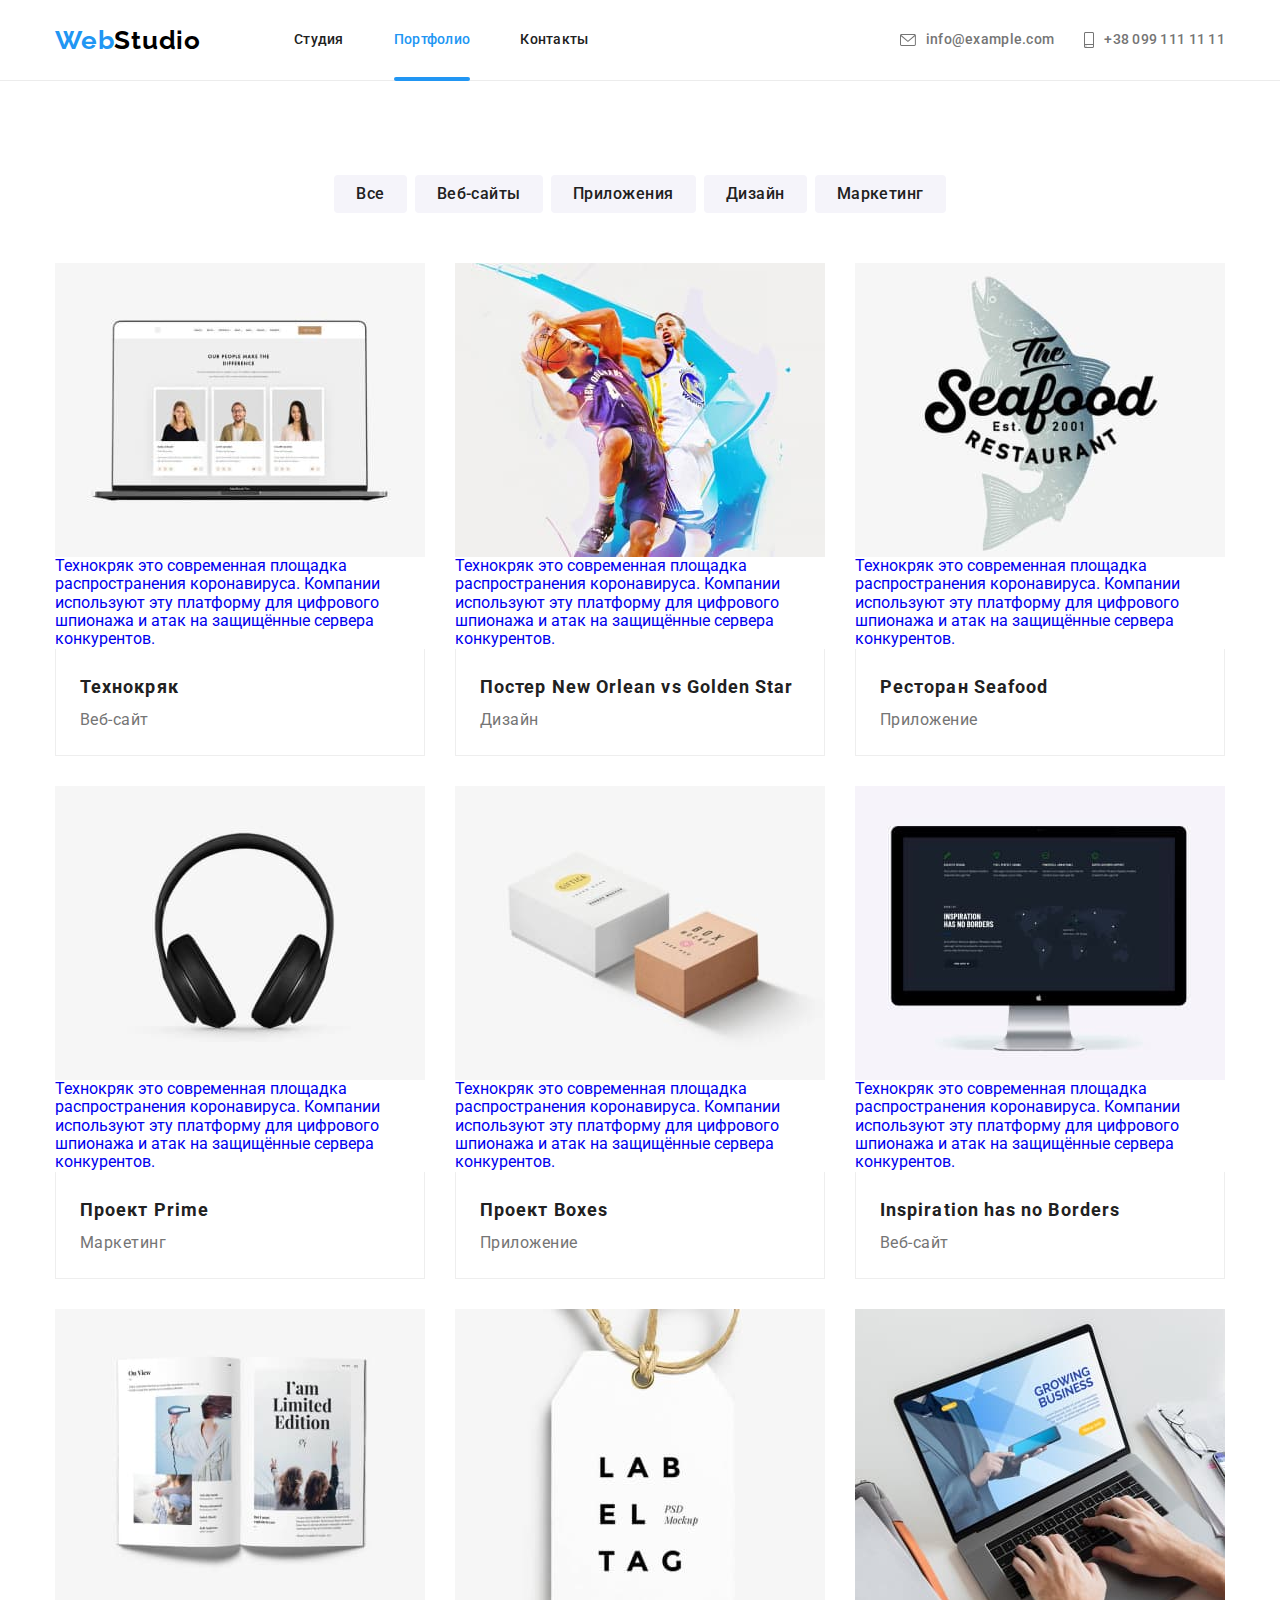
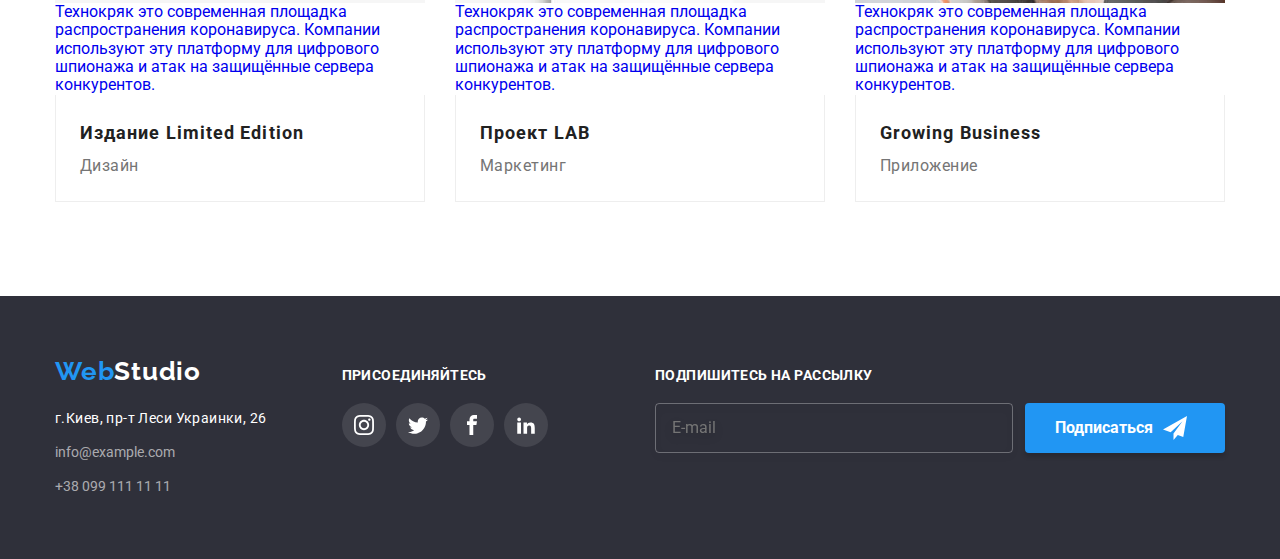
==== portfolio.html @ f88ea6ea "Add files via upload" ====
<!DOCTYPE html>
<html lang="ru">
<head>
    <meta charset="UTF-8">
    <meta http-equiv="X-UA-Compatible" content="IE=edge">
    <meta name="viewport" content="width=device-width, initial-scale=1.0">
    <title>Portfolio</title>
    <link rel = “preconnect” href = “https://fonts.gstatic.com”>
    <link rel="preconnect" href="https://fonts.googleapis.com">
    <link rel="preconnect" href="https://fonts.gstatic.com" crossorigin>
    <link href="https://fonts.googleapis.com/css2?family=Raleway:wght@700&family=Roboto:wght@400;500;700;900&display=swap"
        rel="stylesheet">
        <link rel="stylesheet" href="https://cdnjs.cloudflare.com/ajax/libs/modern-normalize/1.0.0/modern-normalize.min.css" />
    <link rel="stylesheet" href="./css/style.css">
    <link rel="stylesheet" href="./css/main.css">
</head>
<body>
    <header class="header">
        <div class="container header__line">
        <a href="./index.html" class="logo header__logo"><span class="header__logo-first">Web</span>Studio</a>
        <nav class="navigation">
            <ul class="header-list list">
                <li class="header-list__item"><a href="./index.html" class="header-list__link">Студия</a></li>
                <li class="header-list__item"><a href="" class="header-list__link current">Портфолио</a></li>
                <li class="header-list__item"><a href="#contacts" class="header-list__link">Контакты</a></li>
            </ul>
        </nav>
        <ul class="header-contacts list">
            <li class="header-contacts__item">
                <a href="mailto:info@example.com" class="header-contacts__mail header-contacts__link">
                    <svg class="header-contacts__icon" width="16" height="12">
                        <use href="./img/icons.svg#icon-envelope"></use>
                    </svg>info@example.com</a>
            </li>
            <li class="header-contacts__item">
                <a href="tel:+380991111111" class="header-contacts__tel header-contacts__link"><svg class="header-contacts__icon" width="10" height="16">
                        <use href="./img/icons.svg#icon-smartphone"></use>
                    </svg>+38 099 111 11 11</a>
            </li>
        </ul>
        </div>
    </header>
    <main>
        <section class="sort section">
            <div class="container">
                <h1 class="visually-hidden">hide</h1>
                <ul class="container__button-list list">
                    <li class="container__item-btn"><button class="button btn-current sort-btn">Все</button></li>
                    <li class="container__item-btn"><button class="button sort-btn">Веб-сайты</button></li>
                    <li class="container__item-btn"><button class="button sort-btn">Приложения</button></li>
                    <li class="container__item-btn"><button class="button sort-btn">Дизайн</button></li>
                    <li class="container__item-btn"><button class="button sort-btn">Маркетинг</button></li>
                </ul>
                <ul class="img-list list">
                    <li class="item-list">
                        <a class="item-list-link" href="#">
                            <div class="overley-sort">
                                <img src="./img/portfolio-tehnokriak.jpg" alt="экран ноутбука с web">
                                <p class="overlay-sort-text">Технокряк это современная площадка распространения коронавируса. Компании используют эту платформу для цифрового
                                шпионажа и атак на защищённые сервера конкурентов.</p>
                            </div>
                            <div class="border-bottom-text">
                                <h2 class="ourwork-img-title">Технокряк</h2>
                                <p class="ourwork-img-description">Веб-сайт</p>
                            </div>
                        </a>
                    </li>
                    <li class="item-list">
                        <a class="item-list-link" href="#">
                            <div class="overley-sort">
                                <img src="./img/portfolio-poster.jpg" alt="баскетбольная команда">
                                <p class="overlay-sort-text">Технокряк это современная площадка распространения коронавируса. Компании используют эту
                                    платформу для цифрового
                                    шпионажа и атак на защищённые сервера конкурентов.</p>
                            </div>
                            <div class="border-bottom-text">
                                <h2 class="ourwork-img-title">Постер <span lang="en">New Orlean vs Golden Star</span></h2>
                                <p class="ourwork-img-description">Дизайн</p>
                            </div>
                        </a>
                    </li>
                    <li class="item-list">
                        <a class="item-list-link" href="#">
                            <div class="overley-sort">
                                <img src="./img/portfolio-restoraunt.jpg" alt="плакат с рыбой">
                                <p class="overlay-sort-text">Технокряк это современная площадка распространения коронавируса. Компании используют эту
                                    платформу для цифрового
                                    шпионажа и атак на защищённые сервера конкурентов.</p>
                            </div>
                                <div class="border-bottom-text">
                                    <h2 class="ourwork-img-title">Ресторан <span lang="en">Seafood</span></h2>
                                    <p class="ourwork-img-description">Приложение</p>
                                </div>
                            </a>
                    </li>
                    <li class="item-list">
                        <a class="item-list-link" href="#">
                            <div class="overley-sort">
                            <img src="./img/portfolio-prime.jpg" alt="наушники">
                            <p class="overlay-sort-text">Технокряк это современная площадка распространения коронавируса. Компании используют эту
                                платформу для цифрового
                                шпионажа и атак на защищённые сервера конкурентов.</p>
                        </div>
                            <div class="border-bottom-text">
                                <h2 class="ourwork-img-title">Проект <span lang="en">Prime</span></h2>
                                <p class="ourwork-img-description">Маркетинг</p>
                            </div>
                        </a>
                    </li>
                    <li class="item-list">
                        <a class="item-list-link" href="#">
                            <div class="overley-sort">
                                <img src="./img/portfolio-boxes.jpg" alt="картонные коробки">
                                    <p class="overlay-sort-text">Технокряк это современная площадка распространения коронавируса. Компании используют эту
                                        платформу для цифрового
                                        шпионажа и атак на защищённые сервера конкурентов.</p>
                            </div>
                            <div class="border-bottom-text">
                                <h2 class="ourwork-img-title">Проект <span lang="en">Boxes</span></h2>
                                <p class="ourwork-img-description">Приложение</p>
                            </div>
                        </a>
                    </li>
                    <li class="item-list">
                        <a class="item-list-link" href="#">
                            <div class="overley-sort">
                                <img src="./img/portfolio-no-borders.jpg" alt="чорный монитор">
                                    <p class="overlay-sort-text">Технокряк это современная площадка распространения коронавируса. Компании используют эту
                                        платформу для цифрового
                                        шпионажа и атак на защищённые сервера конкурентов.</p>
                            </div>
                            <div class="border-bottom-text">
                                <h2 class="ourwork-img-title" lang="en">Inspiration has no Borders</h2>
                                <p class="ourwork-img-description">Веб-сайт</p>
                            </div>
                        </a>
                    </li>
                    <li class="item-list">
                        <a class="item-list-link" href="#">
                            <div class="overley-sort">
                                <img src="./img/portfolio-le.jpg" alt="развернутая книга">
                                    <p class="overlay-sort-text">Технокряк это современная площадка распространения коронавируса. Компании используют эту
                                        платформу для цифрового
                                        шпионажа и атак на защищённые сервера конкурентов.</p>
                            </div>
                            <div class="border-bottom-text">
                                <h2 class="ourwork-img-title">Издание <span lang="en">Limited Edition</span></h2>
                                <p class="ourwork-img-description">Дизайн</p>
                            </div>
                        </a>
                    </li>
                    <li class="item-list">
                        <a class="item-list-link" href="#">
                            <div class="overley-sort">
                                <img src="./img/portfolio-lab.jpg" alt="бирка с надписью lab">
                                    <p class="overlay-sort-text">Технокряк это современная площадка распространения коронавируса. Компании используют эту
                                        платформу для цифрового
                                        шпионажа и атак на защищённые сервера конкурентов.</p>
                            </div>
                            <div class="border-bottom-text">
                                <h2 class="ourwork-img-title">Проект <span lang="en">LAB</span></h2>
                                <p class="ourwork-img-description">Маркетинг</p>
                            </div>
                        </a>
                    </li>
                    <li class="item-list">
                        <a class="item-list-link" href="#">
                            <div class="overley-sort">
                                <img src="./img/portfolio-growing-bsns.jpg" alt="руки на клавиатуре ноутбука">
                                    <p class="overlay-sort-text">Технокряк это современная площадка распространения коронавируса. Компании используют эту
                                        платформу для цифрового
                                        шпионажа и атак на защищённые сервера конкурентов.</p>
                            </div>
                            <div class="border-bottom-text">
                                <h2 class="ourwork-img-title" lang="en">Growing Business</h2>
                                <p class="ourwork-img-description">Приложение</p>
                            </div>
                        </a>
                    </li>
            </ul>
            </div>
        </section>
    </main>
    <footer class="footer">
        <div class="container footer-list">
            <div class="footer-link">
                <ul class="footer-link__list list">
                    <li class="logo">
                        <a href="#" class="footer-link__logo"><span class="header__logo-first">Web</span>Studio</a>
                    </li>
                    <li>
                        <address id="contacts" class="footer-link__contacts">
                            <ul class="footer-link__contacts-list list">
                                <li class="footer-link__contacts-list"><a href="#" class="footer-link__address">г.Киев, пр-т Леси Украинки,
                                        26</a></li>
                                <li class="footer-link__contacts-list"><a href="mailto:info@example.com"
                                        class="footer-link__mail footer-link__contacts-link">info@example.com</a>
                                </li>
                                <li class="footer-link__contacts-list"><a href="tel:+380991111111"
                                        class="footer-link__tel footer-link__contacts-link">+38 099 111 11
                                        11</a></li>
                            </ul>
                        </address>
                    </li>
                </ul>
            </div>
            <div class="social-list list">
                <p class="footer-social-name">присоединяйтесь</p>
                <ul class="social-icon-list">
                    <li class="member-social-icon">
                        <a href="#" class="footer-social-link">
                            <svg class="social-icon" width="20" height="20">
                                <use href="./img/icons.svg#icon-instagram"></use>
                            </svg>
                        </a>
                    </li>
                    <li class="member-social-icon">
                        <a href="#" class="footer-social-link">
                            <svg class="social-icon" width="20" height="20">
                                <use href="./img/icons.svg#icon-twitter"></use>
                            </svg>
                        </a>
                    </li>
                    <li class="member-social-icon">
                        <a href="#" class="footer-social-link">
                            <svg class="social-icon" width="20" height="20">
                                <use href="./img/icons.svg#icon-facebook"></use>
                            </svg>
                        </a>
                    </li>
                    <li class="member-social-icon">
                        <a href="#" class="footer-social-link">
                            <svg class="social-icon" width="20" height="20">
                                <use href="./img/icons.svg#icon-linkedin2"></use>
                            </svg>
                        </a>
                    </li>
                </ul>
            </div>
            <div class="subscription-news">
                <p class="footer-social-name">подпишитесь на рассылку</p>
                <form class="subscription-form">
                    <label class="footer-input-mail" for="user-mail"></label>
                    <div class="footer-mail">
                        <input class="footer-input" name="user-mail" type="email" id="user-mail" placeholder="E-mail">
                    </div>
                    <div class="footer-submit-button">
                        <button class="submit-button form-button" type="submit">Подписаться
                            <svg class="submit-icon" width="24" height="24">
                                <use href="./img/icons.svg#icon-send"></use>
                            </svg>
                        </button>
                    </div>
                </form>
            </div>
        </div>
    </footer>
</body>
</html>
---- css/main.css ----
@charset "UTF-8";
p,
h1,
h2,
h3,
h4,
h5,
h6 {
  margin: 0;
}

ul {
  margin: 0;
  padding: 0;
}

img {
  display: block;
}

body {
  background-color: white;
  font-family: "Roboto", sans-serif;
  color: #212121;
}

/*-- Палитра --*/
/*-- header btn color #212121 --*/
/*-- accent #2196F3 --*/
/*-- feature title color #212121 --*/
/*-- feature text color #757575 --*/
/*-- name member color #212121 --*/
/*-- career member color #757575 --*/
.list {
  list-style: none;
}

.logo, .header__logo-first {
  font-family: "Raleway", sans-serif;
  font-weight: 700;
  font-size: 26px;
  line-height: 1.19;
  letter-spacing: 0.03em;
}

.modal-window__close-button, .modal-window__check-box, .modal-window__check-box span, .member-social-link, .features-item-icon, .overlay-work-text, .clients-item-link {
  display: flex;
  align-items: center;
  justify-content: center;
}

.footer-social-link, .header-list__link::after {
  transition-duration: 250ms;
  transition-property: background-color;
  transition-timing-function: cubic-bezier(0.4, 0, 0.2, 1);
}

.header-list__link, .footer-link__address, .footer-link__contacts-link {
  transition-duration: 250ms;
  transition-property: color;
  transition-timing-function: cubic-bezier(0.4, 0, 0.2, 1);
}

.visually-hidden {
  position: absolute;
  clip: rect(0 0 0 0);
  width: 1px;
  height: 1px;
  margin: -1px;
}

:root {
  --hero-btntxt-color: #ffffff;
  --hero-btnbkg-color: #2196f3;
  --button-color: #212121;
  --accent-color: #2196f3;
  --title-color: #212121;
  --text-color: #757575;
  --img-title-color: #212121;
  --team-background: #f5f4fa;
  --team-item-background: #ffffff;
  --border-item-color: #201212;
}

.container {
  width: 1200px;
  padding-left: 15px;
  padding-right: 15px;
  margin: 0 auto;
}

.section {
  padding-bottom: 94px;
  padding-top: 94px;
}

.modal-backdrop {
  position: fixed;
  z-index: 1;
  top: 0;
  left: 0;
  width: 100%;
  height: 100%;
  background-color: rgba(0, 0, 0, 0.2);
  transition: opacity 500ms;
}

.modal-backdrop.is-hidden {
  opacity: 0;
  pointer-events: none;
}

.modal-window {
  position: absolute;
  z-index: 2;
  top: 50%;
  left: 50%;
  transform: translate(-50%, -50%);
  width: 528px;
  height: 581px;
  background: #ffffff;
  padding: 40px;
  box-shadow: 0px 1px 3px rgba(0, 0, 0, 0.12), 0px 1px 1px rgba(0, 0, 0, 0.14), 0px 2px 1px rgba(0, 0, 0, 0.2);
  border-radius: 4px;
}

.modal-window__name {
  font-weight: 700;
  font-size: 20px;
  line-height: 23px;
  text-align: center;
  letter-spacing: 0.03em;
  color: var(--title-color);
  margin-bottom: 12px;
}

.modal-window__close-button {
  position: absolute;
  top: 8px;
  right: 8px;
  width: 30px;
  height: 30px;
  border-radius: 50%;
  background: #ffffff;
  border: 1px solid rgba(0, 0, 0, 0.1);
}

.modal-window__close-button:hover, .modal-window__close-button:focus {
  color: var(--accent-color);
  outline: none;
}

.modal-window__close {
  fill: currentColor;
}

.modal-window__input-icon {
  position: relative;
}

.modal-window__input-title {
  font-size: 12px;
  line-height: calc(14 / 12);
  letter-spacing: 0.01em;
  color: var(--text-color);
  display: block;
  margin-bottom: 4px;
}

.modal-window__input {
  width: 100%;
  height: 40px;
  outline: none;
  padding: 11px 12px;
  border: 1px solid rgba(33, 33, 33, 0.2);
  border-radius: 4px;
  padding-left: 42px;
}

.modal-window__input:focus {
  border-color: var(--accent-color);
}

.modal-window__input:focus + .modal-window__line-icon {
  fill: var(--accent-color);
}

.modal-window__user-text {
  margin-bottom: 20px;
}

.modal-window__checkbox {
  margin-bottom: 30px;
}

.modal-window__input-line {
  margin-bottom: 10px;
}

.modal-window__line-icon {
  position: absolute;
  left: 12px;
  top: 50%;
  transform: translateY(-50%);
  fill: var(--img-title-color);
  color: var(--accent-color);
}

.modal-window__line-icon:focus {
  fill: currentColor;
}

.modal-window__check-box {
  width: 100%;
  height: 24px;
  font-size: 14px;
  line-height: 1.71;
  letter-spacing: 0.03em;
  color: var(--text-color);
}

.modal-window__check-box span {
  width: 16px;
  height: 15px;
  border: 2px solid var(--border-item-color);
  border-radius: 3px;
  margin-right: 5px;
}

.modal-window__check-box:focus,
.modal-window__check-box:focus span {
  color: var(--accent-color);
  border-color: var(--accent-color);
}

.modal-window__check-box-second {
  font-size: 14px;
  line-height: 1.71;
  letter-spacing: 0.03em;
  color: var(--accent-color);
  margin-left: 5px;
}

.modal-window__checkbox-icon {
  fill: transparent;
}

.modal-window__check-form:checked + .modal-window__check-box > span {
  background-color: var(--accent-color);
  border: none;
}

.modal-window__check-form:checked + .modal-window__check-box .modal-window__checkbox-icon {
  fill: var(--hero-btntxt-color);
}

.modal-window__check-form:focus + .modal-window__check-box > span,
.modal-window__check-form:hover + .modal-window__check-box > span {
  border: 3px solid var(--accent-color);
  border-radius: 4px;
}

.modal-window__comment {
  width: 100%;
  height: 120px;
  font-size: 14px;
  line-height: 1.14;
  letter-spacing: 0.01em;
  color: rgba(117, 117, 117, 0.5);
  border: 1px solid rgba(33, 33, 33, 0.2);
  padding: 12px 16px;
  border-radius: 4px;
  resize: none;
  outline: none;
}

.modal-window__comment:focus {
  border-color: var(--accent-color);
}

.form-button {
  display: block;
  width: 200px;
  height: 50px;
  border-radius: 4px;
  border-color: transparent;
  color: var(--hero-btntxt-color);
  background-color: var(--hero-btnbkg-color);
  box-shadow: 0px 4px 4px rgba(0, 0, 0, 0.15);
  margin: auto;
}

.social-icon {
  fill: currentColor;
}

.social-icon-list {
  list-style: none;
  display: flex;
  justify-content: center;
}

.member-social-link {
  width: 44px;
  height: 44px;
  border-radius: 50%;
  color: #afb1b8;
  transition-duration: 250ms;
  transition-property: background-color, color;
  transition-timing-function: cubic-bezier(0.4, 0, 0.2, 1);
}

.member-social-link:hover, .member-social-link:focus {
  color: #ffffff;
  background-color: var(--accent-color);
}

.social-list {
  margin-left: 75px;
}

.footer-social-name {
  font-weight: 700;
  font-size: 14px;
  line-height: calc(16 / 14);
  letter-spacing: 0.03em;
  text-transform: uppercase;
  color: #ffffff;
  margin-bottom: 20px;
}

.footer-social-link {
  width: 44px;
  height: 44px;
  border-radius: 50%;
  background-color: rgba(255, 255, 255, 0.1);
  display: flex;
  align-items: center;
  justify-content: center;
  color: #ffffff;
}

.footer-social-link:hover, .footer-social-link:focus {
  background-color: var(--accent-color);
}

.footer-social-link:hover .social-icon,
.footer-social-link:focus .social-icon {
  fill: #ffffff;
}

.member-social-icon + .member-social-icon {
  margin-left: 10px;
}

.subscription-news {
  margin-left: auto;
}

.subscription-form {
  display: flex;
  align-items: baseline;
}

.submit-button {
  font-weight: 700;
  padding-left: 28px;
  display: flex;
  align-items: center;
}

.footer-submit-button {
  position: relative;
  margin-left: 12px;
}

.footer-input {
  width: 358px;
  height: 50px;
  outline: none;
  border: 1px solid rgba(255, 255, 255, 0.3);
  filter: drop-shadow(0px 4px 4px rgba(0, 0, 0, 0.15));
  border-radius: 4px;
  background-color: transparent;
  color: var(--hero-btntxt-color);
  padding: 15px 16px;
}

.submit-icon {
  margin-left: 10px;
  fill: var(--hero-btntxt-color);
}

.logo {
  color: #000000;
  text-decoration: none;
}

.header__logo-first {
  color: #2196f3;
}

.button {
  padding: 6px 22px;
  font-family: inherit;
  font-weight: 500;
  font-size: 16px;
  line-height: 1.62;
  letter-spacing: 0.03em;
  color: #212121;
  text-decoration: none;
  background-color: #f5f4fa;
  border-radius: 4px;
  border: none;
  transition-duration: 250ms;
  transition-property: background-color, color, box-shadow;
  transition-timing-function: cubic-bezier(0.4, 0, 0.2, 1);
}

.button:hover, .button:focus,
.button-list .button.btn-current {
  background-color: var(--accent-color);
  color: #ffffff;
  box-shadow: 0 5px 0 #f5f4fa;
}

.sort-btn {
  cursor: pointer;
}

.header {
  border-top: 1px #ffffff;
  border-bottom: 1px solid #ececec;
}

.header__logo {
  padding: 24px 0;
}

.header__line {
  display: flex;
  align-items: center;
}

.header-list__link {
  position: relative;
  display: block;
  padding-top: 32px;
  padding-bottom: 32px;
  font-size: 14px;
  font-weight: 500;
  line-height: 1.14;
  letter-spacing: 0.02em;
  color: var(--button-color);
  text-decoration: none;
}

.header-list__link::after {
  content: "";
  display: block;
  position: absolute;
  width: 100%;
  height: 4px;
  border-radius: 2px;
  bottom: -1px;
  left: 0;
}

.header-list__link:hover::after, .header-list__link:focus::after {
  background-color: var(--accent-color);
}

.current::after {
  position: absolute;
  content: "";
  width: 100%;
  height: 4px;
  border-radius: 2px;
  bottom: -1px;
  left: 0;
  background-color: var(--accent-color);
}

.header-list__link:hover, .header-list__link:focus,
.header-contacts__link:hover,
.header-contacts__link:focus {
  color: var(--accent-color);
}

.header-contacts__item:hover .header__icon {
  fill: var(--accent-color);
}

.header-list {
  display: flex;
}

.header-list .header-list__item + .header-list__item {
  margin-left: 50px;
}

.header-list .header-list__link.current {
  color: var(--accent-color);
}

.navigation {
  margin-left: 93px;
}

.header-contacts__icon {
  margin-right: 10px;
  fill: currentColor;
}

.header-contacts {
  display: flex;
  margin-left: auto;
  align-items: center;
}

.header-contacts .header-contacts__item + .header-contacts__item {
  margin-left: 30px;
}

.header-contacts__link {
  display: flex;
  align-items: center;
  font-weight: 500;
  font-size: 14px;
  line-height: 1.14;
  letter-spacing: 0.02em;
  color: var(--text-color);
  text-decoration: none;
  color: #757575;
}

.header-contacts__mail,
.header-contacts__tel {
  padding-top: 32px;
  padding-bottom: 32px;
}

.hero {
  background-color: #2f303a;
  padding-top: 200px;
  padding-bottom: 200px;
  background-image: linear-gradient(rgba(47, 48, 58, 0.4), rgba(47, 48, 58, 0.4)), url(../img/hero-image.jpg);
  background-repeat: no-repeat;
  background-position: center;
  background-size: cover;
  max-width: 1600px;
  margin: 0 auto;
}

.hero__name {
  font-weight: 900;
  font-size: 44px;
  line-height: 1.36;
  text-align: center;
  letter-spacing: 0.06em;
  text-transform: uppercase;
  color: #ffffff;
}

.hero__btn {
  display: block;
  width: 200px;
  height: 50px;
  font-family: inherit;
  font-weight: 700;
  font-size: 16px;
  line-height: 1.87;
  align-items: center;
  text-align: center;
  letter-spacing: 0.06em;
  color: var(--hero-btntxt-color);
  background: var(--hero-btnbkg-color);
  margin: 30px auto auto;
  border-radius: 4px;
  border: none;
}

.features {
  margin-top: 0;
  padding-top: 94px;
}

.features-list {
  display: flex;
  flex-wrap: wrap;
}

.features-icon {
  width: 70px;
  height: 70px;
}

.features-item-icon {
  width: 270px;
  height: 120px;
  background-color: #f5f4fa;
  margin-bottom: 30px;
}

.features-item + .features-item {
  margin-left: 30px;
}

.features-list .features-item {
  width: 270px;
}

.features-list-name {
  font-weight: 700;
  font-size: 14px;
  line-height: 1.14;
  letter-spacing: 0.03em;
  text-transform: uppercase;
  color: var(--img-title-color);
  margin-bottom: 10px;
}

.features-list-text {
  font-size: 14px;
  line-height: 1.71;
  letter-spacing: 0.03em;
  color: var(--text-color);
}

.work-pics {
  margin-top: 0;
  padding-bottom: 94px;
}

.work-pics-title {
  margin-bottom: 50px;
}

.work-pics-list {
  display: flex;
  width: 370px;
}

.work-pics-item + .work-pics-item {
  margin-left: 30px;
}

.overlay-work-pics {
  position: relative;
}

.overlay-work-text {
  font-weight: 700;
  font-size: 14px;
  line-height: 16px;
  letter-spacing: 0.03em;
  text-transform: uppercase;
  color: #ffffff;
  position: absolute;
  width: 100%;
  height: 70px;
  bottom: 0;
  background: rgba(47, 48, 58, 0.8);
}

.team {
  margin-top: 0;
  background-color: var(--team-background);
  border-color: tomato;
}

.team-title {
  margin-bottom: 50px;
}

.team-list {
  display: flex;
  margin-left: -30px;
}

.section-title {
  font-weight: 700;
  font-size: 36px;
  line-height: 1.16;
  text-align: center;
  letter-spacing: 0.03em;
  color: var(--title-color);
}

.team-item {
  width: calc(100% / 4 - 30px);
  margin-left: 30px;
  background-color: var(--team-item-background);
}

.team-item-undertitle {
  padding: 30px 32px;
  box-shadow: 0px 1px 3px rgba(0, 0, 0, 0.12), 0px 1px 1px rgba(0, 0, 0, 0.14), 0px 2px 1px rgba(0, 0, 0, 0.2);
  border-radius: 0px 0px 4px 4px;
}

.team-item-member {
  font-weight: 500;
  font-size: 16px;
  line-height: calc(19 / 16);
  text-align: center;
  letter-spacing: 0.03em;
  color: var(--img-title-color);
  margin-bottom: 10px;
}

.team-member-title {
  font-weight: normal;
  font-size: 16px;
  line-height: calc(19 / 16);
  text-align: center;
  letter-spacing: 0.03em;
  color: var(--text-color);
  margin-bottom: 16px;
}

.clients-list {
  display: flex;
}

.clients-list-name {
  font-weight: 700;
  font-size: 36px;
  line-height: 42px;
  text-align: center;
  letter-spacing: 0.03em;
  color: var(--img-title-color);
  margin-bottom: 50px;
}

.clients-item + .clients-item {
  margin-left: 30px;
}

.clients-item-icon {
  fill: currentColor;
}

.clients-item-link {
  color: #afb1b8;
  width: 170px;
  height: 92px;
  border: 1px solid #afb1b8;
  border-radius: 4px;
  cursor: pointer;
  transition-duration: 250ms;
  transition-property: color, border-color;
  transition-timing-function: cubic-bezier(0.4, 0, 0.2, 1);
}

.clients-item-link:hover, .clients-item-link:focus {
  border-color: var(--accent-color);
  color: var(--accent-color);
}

.footer {
  padding-top: 60px;
  padding-bottom: 60px;
  background-color: #2f303a;
}

.footer-list {
  display: flex;
  align-items: baseline;
}

.footer-link {
  font-size: 14px;
  line-height: 1.71;
  color: rgba(255, 255, 255, 0.6);
}

.footer-link__logo {
  font-family: Raleway;
  font-weight: 700;
  font-size: 26px;
  line-height: calc(31 / 26);
  letter-spacing: 0.03em;
  color: #ffffff;
  text-decoration: none;
  display: block;
  margin-bottom: 20px;
}

.footer-link__address {
  font-size: 14px;
  line-height: 1.71;
  letter-spacing: 0.03em;
  color: #ffffff;
  text-decoration: none;
}

.footer-link__contacts {
  font-style: normal;
}

.footer-link__contacts-list {
  text-decoration: none;
}

.footer-link__contacts-list:not(:last-child) {
  margin-bottom: 10px;
}

.footer-link__contacts-link {
  font-size: 14px;
  line-height: 1.71;
  color: rgba(255, 255, 255, 0.6);
  text-decoration: none;
}

.footer-link__contacts-link:hover, .footer-link__contacts-link:focus,
.footer-link__address:hover,
.footer-link__address:focus {
  color: var(--accent-color);
}

.container__button-list {
  display: flex;
  justify-content: center;
  margin-bottom: 50px;
}

.container__button-list .container__item-btn + .container__item-btn {
  margin-left: 8px;
}

.ourwork-img-title {
  font-weight: 700;
  font-size: 18px;
  line-height: 2;
  letter-spacing: 0.06em;
  color: var(--img-title-color);
}

.ourwork-img-description {
  font-size: 16px;
  line-height: calc(30 / 16);
  letter-spacing: 0.03em;
  color: var(--text-color);
}

.img-list {
  display: flex;
  flex-wrap: wrap;
  margin-left: -30px;
  margin-top: -30px;
}

.item-list {
  width: calc(100% / 3 - 30px);
  margin-left: 30px;
  margin-top: 30px;
  transition-duration: 250ms;
  transition-property: box-shadow;
  transition-timing-function: cubic-bezier(0.4, 0, 0.2, 1);
}

.item-list-link {
  text-decoration: none;
}

.item-list:hover, .item-list:focus-within {
  box-shadow: 5px 10px 10px rgba(0, 0, 0, 0.12);
}

.item-list:hover .overlay-sort-text,
.item-list:focus-within .overlay-sort-text {
  transform: translateY(0);
}

.border-bottom-text {
  border-bottom: 1px solid #eeeeee;
  border-right: 1px solid #eeeeee;
  border-left: 1px solid #eeeeee;
  padding: 20px 24px;
}

.overley-sort {
  position: relative;
  overflow: hidden;
}

.overley-sort-text {
  position: absolute;
  padding: 63px 24px;
  width: 100%;
  height: 100%;
  left: 0px;
  top: 0px;
  font-size: 18px;
  line-height: 1.56;
  letter-spacing: 0.03em;
  color: #ffffff;
  background: rgba(33, 150, 243, 0.9);
  transform: translateY(101%);
  transition: transform 250ms cubic-bezier(0.4, 0, 0.2, 1);
}
/*# sourceMappingURL=main.css.map */
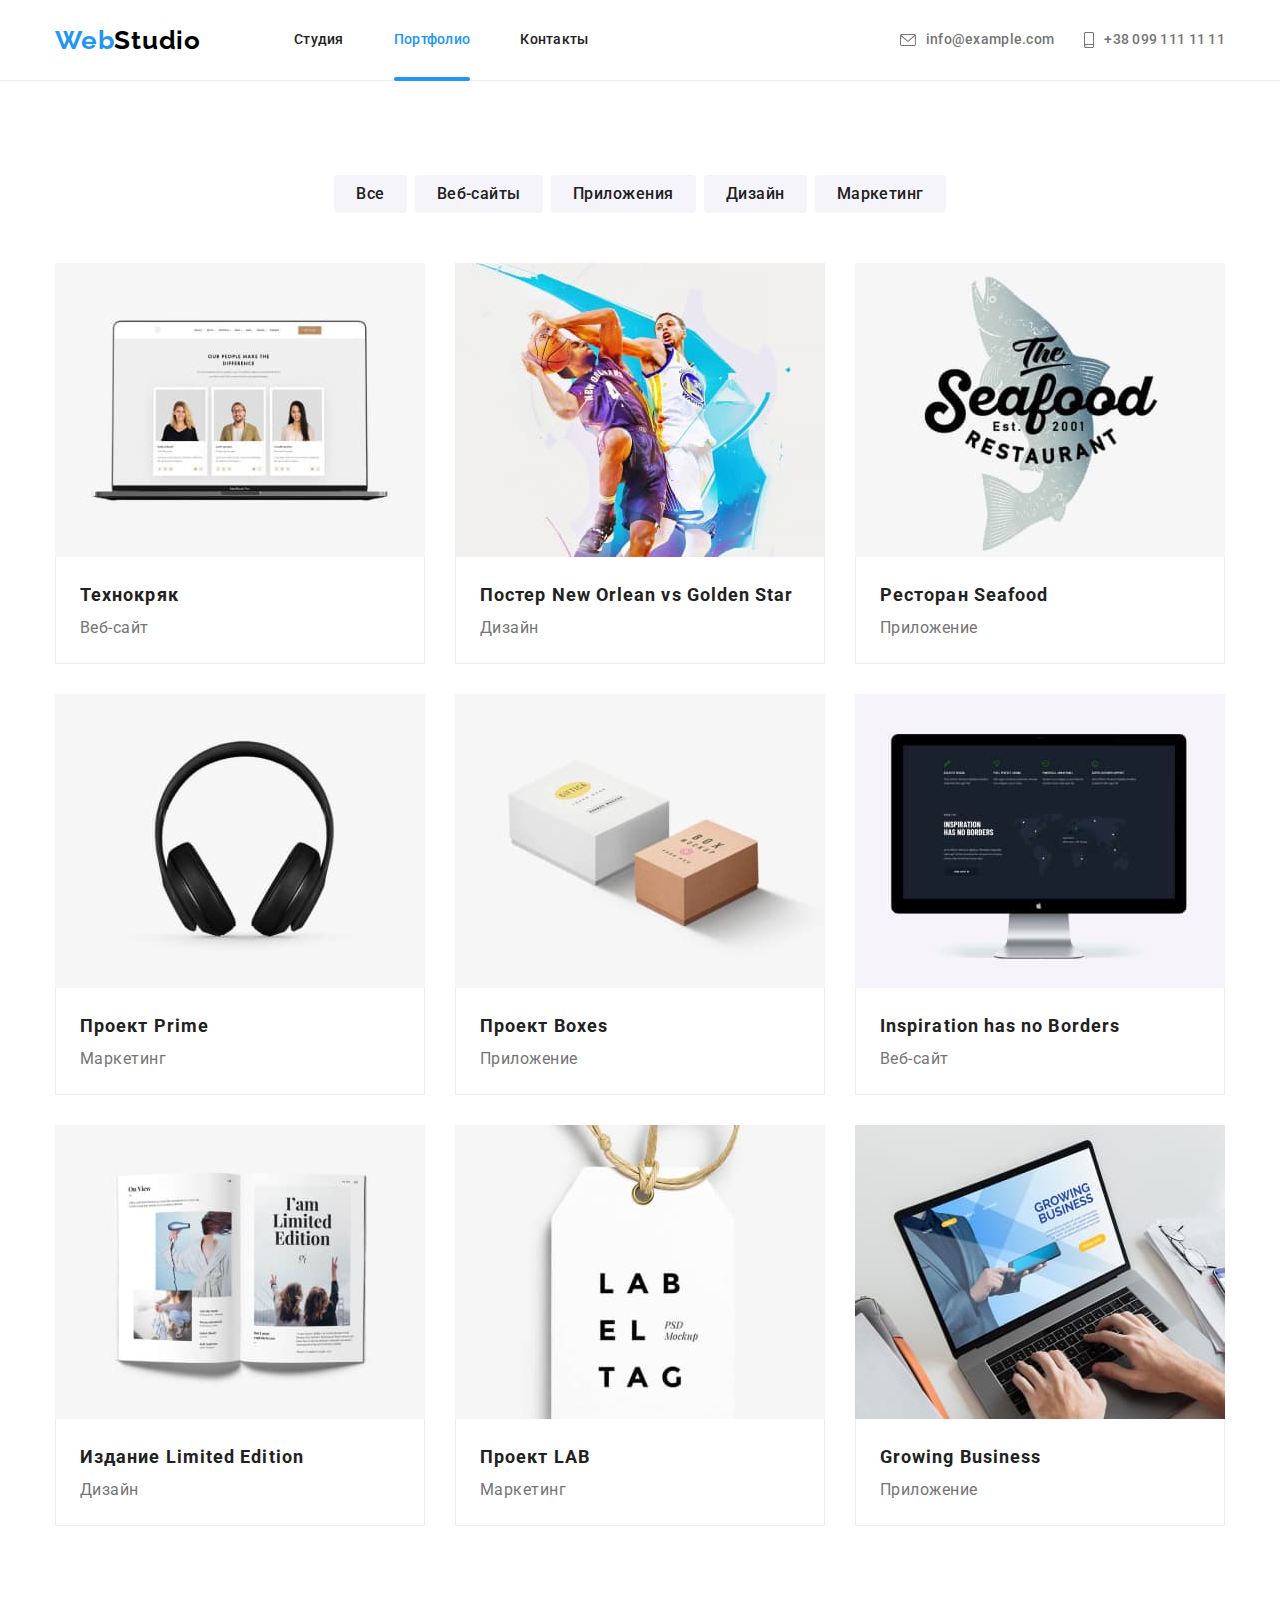
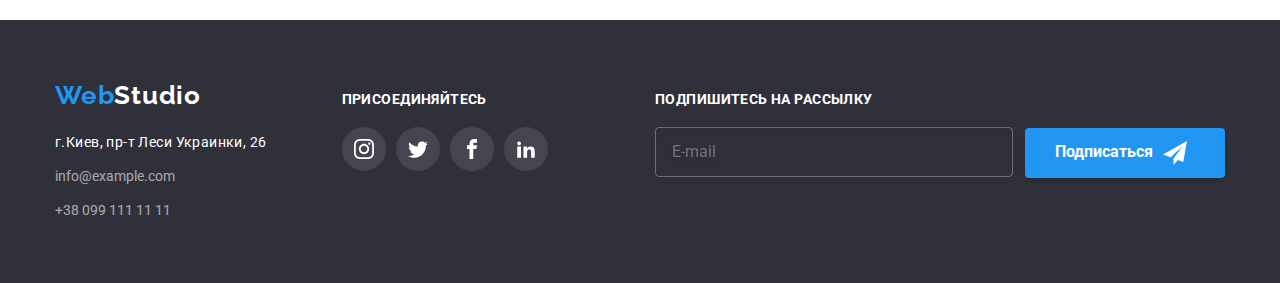
==== commit 1407f980: "Add files via upload" ====
--- a/portfolio.html
+++ b/portfolio.html
@@ -51,129 +51,129 @@
                     <li class="container__item-btn"><button class="button sort-btn">Дизайн</button></li>
                     <li class="container__item-btn"><button class="button sort-btn">Маркетинг</button></li>
                 </ul>
-                <ul class="img-list list">
-                    <li class="item-list">
-                        <a class="item-list-link" href="#">
-                            <div class="overley-sort">
+                <ul class="container__img-list list">
+                    <li class="container__item-list">
+                        <a class="container__item-list_link" href="#">
+                            <div class="container__overlay-sort">
                                 <img src="./img/portfolio-tehnokriak.jpg" alt="экран ноутбука с web">
-                                <p class="overlay-sort-text">Технокряк это современная площадка распространения коронавируса. Компании используют эту платформу для цифрового
+                                <p class="container__overlay-sort_text">Технокряк это современная площадка распространения коронавируса. Компании используют эту платформу для цифрового
                                 шпионажа и атак на защищённые сервера конкурентов.</p>
                             </div>
-                            <div class="border-bottom-text">
-                                <h2 class="ourwork-img-title">Технокряк</h2>
-                                <p class="ourwork-img-description">Веб-сайт</p>
-                            </div>
-                        </a>
-                    </li>
-                    <li class="item-list">
-                        <a class="item-list-link" href="#">
-                            <div class="overley-sort">
+                            <div class="container__border-bottom_text">
+                                <h2 class="container__ourwork-img_title">Технокряк</h2>
+                                <p class="container__ourwork-img_description">Веб-сайт</p>
+                            </div>
+                        </a>
+                    </li>
+                    <li class="container__item-list">
+                        <a class="container__item-list_link" href="#">
+                            <div class="container__overlay-sort">
                                 <img src="./img/portfolio-poster.jpg" alt="баскетбольная команда">
-                                <p class="overlay-sort-text">Технокряк это современная площадка распространения коронавируса. Компании используют эту
+                                <p class="container__overlay-sort_text">Технокряк это современная площадка распространения коронавируса. Компании используют эту
                                     платформу для цифрового
                                     шпионажа и атак на защищённые сервера конкурентов.</p>
                             </div>
-                            <div class="border-bottom-text">
-                                <h2 class="ourwork-img-title">Постер <span lang="en">New Orlean vs Golden Star</span></h2>
-                                <p class="ourwork-img-description">Дизайн</p>
-                            </div>
-                        </a>
-                    </li>
-                    <li class="item-list">
-                        <a class="item-list-link" href="#">
-                            <div class="overley-sort">
+                            <div class="container__border-bottom_text">
+                                <h2 class="container__ourwork-img_title">Постер <span lang="en">New Orlean vs Golden Star</span></h2>
+                                <p class="container__ourwork-img_description">Дизайн</p>
+                            </div>
+                        </a>
+                    </li>
+                    <li class="container__item-list">
+                        <a class="container__item-list_link" href="#">
+                            <div class="container__overlay-sort">
                                 <img src="./img/portfolio-restoraunt.jpg" alt="плакат с рыбой">
-                                <p class="overlay-sort-text">Технокряк это современная площадка распространения коронавируса. Компании используют эту
+                                <p class="container__overlay-sort_text">Технокряк это современная площадка распространения коронавируса. Компании используют эту
                                     платформу для цифрового
                                     шпионажа и атак на защищённые сервера конкурентов.</p>
                             </div>
-                                <div class="border-bottom-text">
-                                    <h2 class="ourwork-img-title">Ресторан <span lang="en">Seafood</span></h2>
-                                    <p class="ourwork-img-description">Приложение</p>
+                                <div class="container__border-bottom_text">
+                                    <h2 class="container__ourwork-img_title">Ресторан <span lang="en">Seafood</span></h2>
+                                    <p class="container__ourwork-img_description">Приложение</p>
                                 </div>
                             </a>
                     </li>
-                    <li class="item-list">
-                        <a class="item-list-link" href="#">
-                            <div class="overley-sort">
+                    <li class="container__item-list">
+                        <a class="container__item-list_link" href="#">
+                            <div class="container__overlay-sort">
                             <img src="./img/portfolio-prime.jpg" alt="наушники">
-                            <p class="overlay-sort-text">Технокряк это современная площадка распространения коронавируса. Компании используют эту
+                            <p class="container__overlay-sort_text">Технокряк это современная площадка распространения коронавируса. Компании используют эту
                                 платформу для цифрового
                                 шпионажа и атак на защищённые сервера конкурентов.</p>
                         </div>
-                            <div class="border-bottom-text">
-                                <h2 class="ourwork-img-title">Проект <span lang="en">Prime</span></h2>
-                                <p class="ourwork-img-description">Маркетинг</p>
-                            </div>
-                        </a>
-                    </li>
-                    <li class="item-list">
-                        <a class="item-list-link" href="#">
-                            <div class="overley-sort">
+                            <div class="container__border-bottom_text">
+                                <h2 class="container__ourwork-img_title">Проект <span lang="en">Prime</span></h2>
+                                <p class="container__ourwork-img_description">Маркетинг</p>
+                            </div>
+                        </a>
+                    </li>
+                    <li class="container__item-list">
+                        <a class="container__item-list_link" href="#">
+                            <div class="container__overlay-sort">
                                 <img src="./img/portfolio-boxes.jpg" alt="картонные коробки">
-                                    <p class="overlay-sort-text">Технокряк это современная площадка распространения коронавируса. Компании используют эту
-                                        платформу для цифрового
-                                        шпионажа и атак на защищённые сервера конкурентов.</p>
-                            </div>
-                            <div class="border-bottom-text">
-                                <h2 class="ourwork-img-title">Проект <span lang="en">Boxes</span></h2>
-                                <p class="ourwork-img-description">Приложение</p>
-                            </div>
-                        </a>
-                    </li>
-                    <li class="item-list">
-                        <a class="item-list-link" href="#">
-                            <div class="overley-sort">
+                                    <p class="container__overlay-sort_text">Технокряк это современная площадка распространения коронавируса. Компании используют эту
+                                        платформу для цифрового
+                                        шпионажа и атак на защищённые сервера конкурентов.</p>
+                            </div>
+                            <div class="container__border-bottom_text">
+                                <h2 class="container__ourwork-img_title">Проект <span lang="en">Boxes</span></h2>
+                                <p class="container__ourwork-img_description">Приложение</p>
+                            </div>
+                        </a>
+                    </li>
+                    <li class="container__item-list">
+                        <a class="container__item-list_link" href="#">
+                            <div class="container__overlay-sort">
                                 <img src="./img/portfolio-no-borders.jpg" alt="чорный монитор">
-                                    <p class="overlay-sort-text">Технокряк это современная площадка распространения коронавируса. Компании используют эту
-                                        платформу для цифрового
-                                        шпионажа и атак на защищённые сервера конкурентов.</p>
-                            </div>
-                            <div class="border-bottom-text">
-                                <h2 class="ourwork-img-title" lang="en">Inspiration has no Borders</h2>
-                                <p class="ourwork-img-description">Веб-сайт</p>
-                            </div>
-                        </a>
-                    </li>
-                    <li class="item-list">
-                        <a class="item-list-link" href="#">
-                            <div class="overley-sort">
+                                    <p class="container__overlay-sort_text">Технокряк это современная площадка распространения коронавируса. Компании используют эту
+                                        платформу для цифрового
+                                        шпионажа и атак на защищённые сервера конкурентов.</p>
+                            </div>
+                            <div class="container__border-bottom_text">
+                                <h2 class="container__ourwork-img_title" lang="en">Inspiration has no Borders</h2>
+                                <p class="container__ourwork-img_description">Веб-сайт</p>
+                            </div>
+                        </a>
+                    </li>
+                    <li class="container__item-list">
+                        <a class="container__item-list_link" href="#">
+                            <div class="container__overlay-sort">
                                 <img src="./img/portfolio-le.jpg" alt="развернутая книга">
-                                    <p class="overlay-sort-text">Технокряк это современная площадка распространения коронавируса. Компании используют эту
-                                        платформу для цифрового
-                                        шпионажа и атак на защищённые сервера конкурентов.</p>
-                            </div>
-                            <div class="border-bottom-text">
-                                <h2 class="ourwork-img-title">Издание <span lang="en">Limited Edition</span></h2>
-                                <p class="ourwork-img-description">Дизайн</p>
-                            </div>
-                        </a>
-                    </li>
-                    <li class="item-list">
-                        <a class="item-list-link" href="#">
-                            <div class="overley-sort">
+                                    <p class="container__overlay-sort_text">Технокряк это современная площадка распространения коронавируса. Компании используют эту
+                                        платформу для цифрового
+                                        шпионажа и атак на защищённые сервера конкурентов.</p>
+                            </div>
+                            <div class="container__border-bottom_text">
+                                <h2 class="container__ourwork-img_title">Издание <span lang="en">Limited Edition</span></h2>
+                                <p class="container__ourwork-img_description">Дизайн</p>
+                            </div>
+                        </a>
+                    </li>
+                    <li class="container__item-list">
+                        <a class="container__item-list_link" href="#">
+                            <div class="container__overlay-sort">
                                 <img src="./img/portfolio-lab.jpg" alt="бирка с надписью lab">
-                                    <p class="overlay-sort-text">Технокряк это современная площадка распространения коронавируса. Компании используют эту
-                                        платформу для цифрового
-                                        шпионажа и атак на защищённые сервера конкурентов.</p>
-                            </div>
-                            <div class="border-bottom-text">
-                                <h2 class="ourwork-img-title">Проект <span lang="en">LAB</span></h2>
-                                <p class="ourwork-img-description">Маркетинг</p>
-                            </div>
-                        </a>
-                    </li>
-                    <li class="item-list">
-                        <a class="item-list-link" href="#">
-                            <div class="overley-sort">
+                                    <p class="container__overlay-sort_text">Технокряк это современная площадка распространения коронавируса. Компании используют эту
+                                        платформу для цифрового
+                                        шпионажа и атак на защищённые сервера конкурентов.</p>
+                            </div>
+                            <div class="container__border-bottom_text">
+                                <h2 class="container__ourwork-img_title">Проект <span lang="en">LAB</span></h2>
+                                <p class="container__ourwork-img_description">Маркетинг</p>
+                            </div>
+                        </a>
+                    </li>
+                    <li class="container__item-list">
+                        <a class="container__item-list_link" href="#">
+                            <div class="container__overlay-sort">
                                 <img src="./img/portfolio-growing-bsns.jpg" alt="руки на клавиатуре ноутбука">
-                                    <p class="overlay-sort-text">Технокряк это современная площадка распространения коронавируса. Компании используют эту
-                                        платформу для цифрового
-                                        шпионажа и атак на защищённые сервера конкурентов.</p>
-                            </div>
-                            <div class="border-bottom-text">
-                                <h2 class="ourwork-img-title" lang="en">Growing Business</h2>
-                                <p class="ourwork-img-description">Приложение</p>
+                                    <p class="container__overlay-sort_text">Технокряк это современная площадка распространения коронавируса. Компании используют эту
+                                        платформу для цифрового
+                                        шпионажа и атак на защищённые сервера конкурентов.</p>
+                            </div>
+                            <div class="container__border-bottom_text">
+                                <h2 class="container__ourwork-img_title" lang="en">Growing Business</h2>
+                                <p class="container__ourwork-img_description">Приложение</p>
                             </div>
                         </a>
                     </li>
--- a/css/main.css
+++ b/css/main.css
@@ -830,7 +830,7 @@
   margin-left: 8px;
 }
 
-.ourwork-img-title {
+.container__ourwork-img_title {
   font-weight: 700;
   font-size: 18px;
   line-height: 2;
@@ -838,21 +838,21 @@
   color: var(--img-title-color);
 }
 
-.ourwork-img-description {
+.container__ourwork-img_description {
   font-size: 16px;
   line-height: calc(30 / 16);
   letter-spacing: 0.03em;
   color: var(--text-color);
 }
 
-.img-list {
+.container__img-list {
   display: flex;
   flex-wrap: wrap;
   margin-left: -30px;
   margin-top: -30px;
 }
 
-.item-list {
+.container__item-list {
   width: calc(100% / 3 - 30px);
   margin-left: 30px;
   margin-top: 30px;
@@ -861,32 +861,32 @@
   transition-timing-function: cubic-bezier(0.4, 0, 0.2, 1);
 }
 
-.item-list-link {
+.container__item-list_link {
   text-decoration: none;
 }
 
-.item-list:hover, .item-list:focus-within {
+.container__item-list:hover, .container__item-list:focus-within {
   box-shadow: 5px 10px 10px rgba(0, 0, 0, 0.12);
 }
 
-.item-list:hover .overlay-sort-text,
-.item-list:focus-within .overlay-sort-text {
+.container__item-list:hover .container__overlay-sort_text,
+.container__item-list:focus-within .container__overlay-sort_text {
   transform: translateY(0);
 }
 
-.border-bottom-text {
+.container__border-bottom_text {
   border-bottom: 1px solid #eeeeee;
   border-right: 1px solid #eeeeee;
   border-left: 1px solid #eeeeee;
   padding: 20px 24px;
 }
 
-.overley-sort {
+.container__overlay-sort {
   position: relative;
   overflow: hidden;
 }
 
-.overley-sort-text {
+.container__overlay-sort_text {
   position: absolute;
   padding: 63px 24px;
   width: 100%;
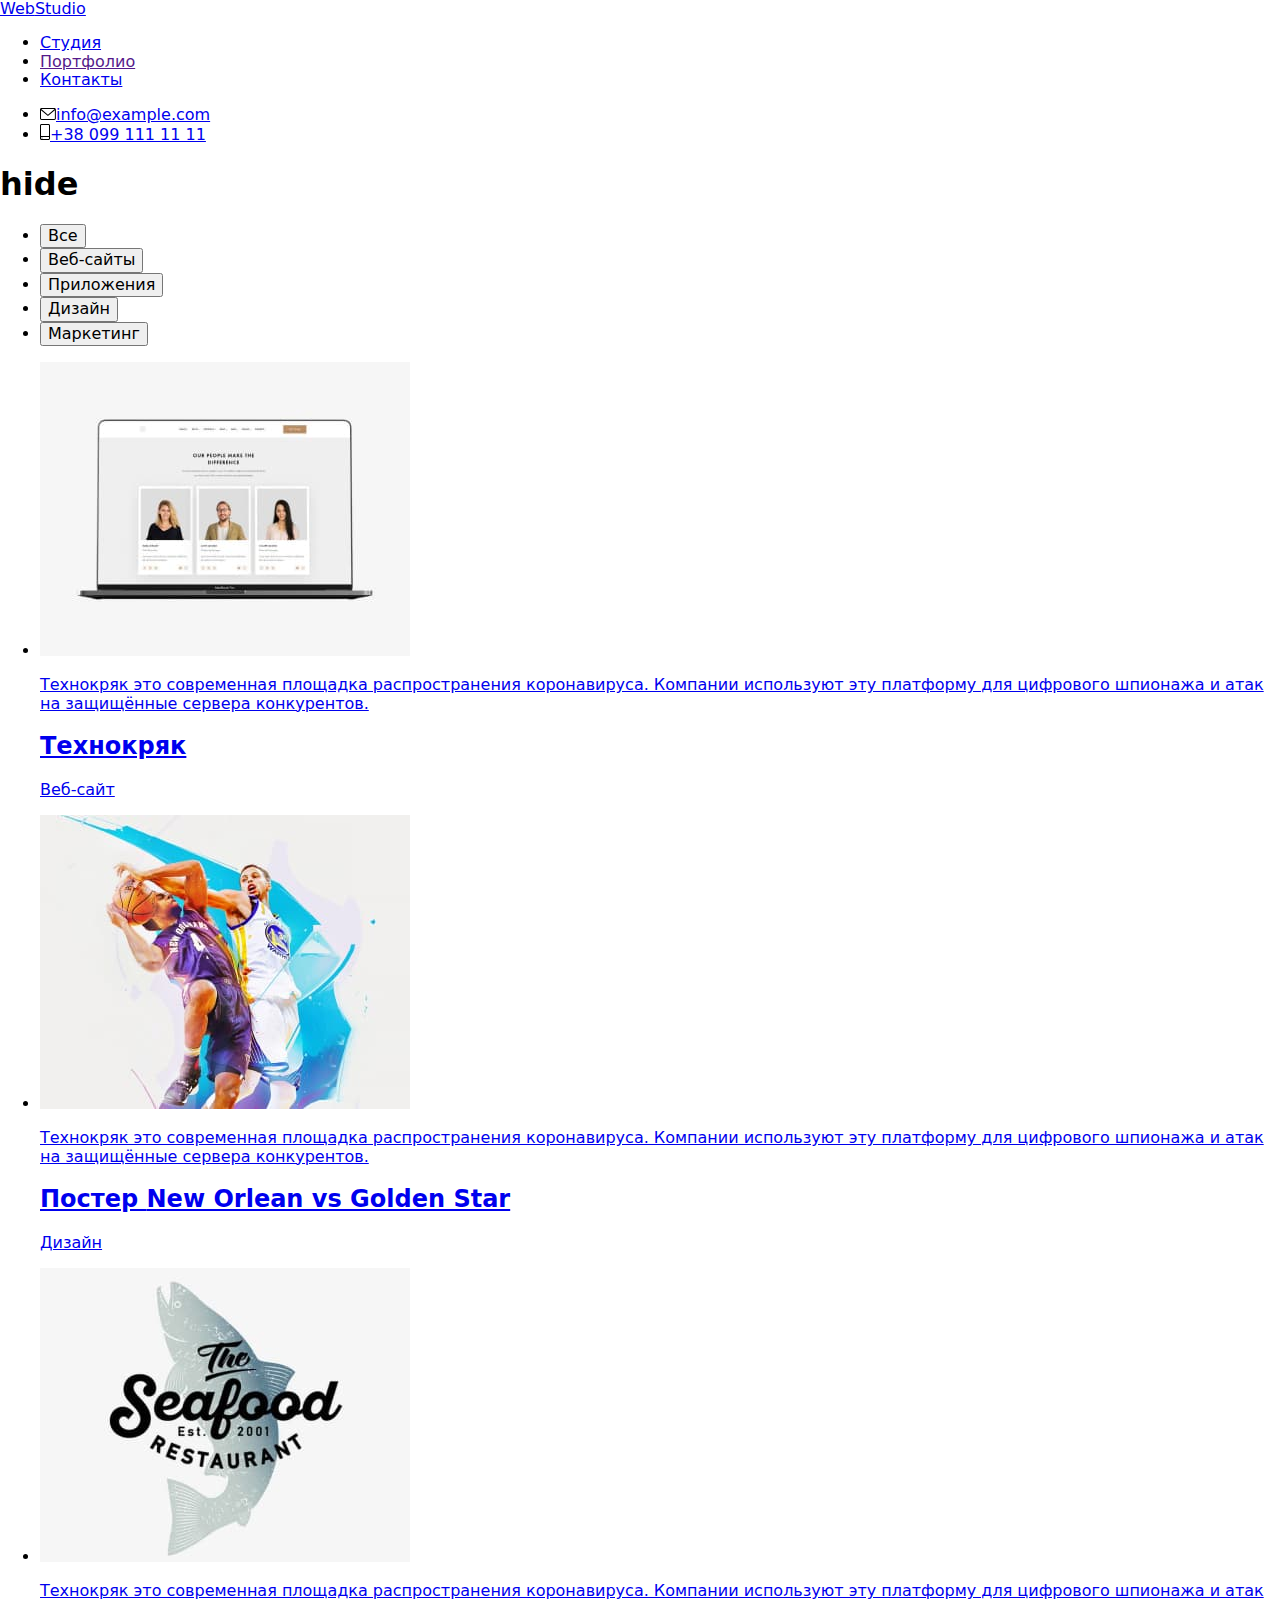
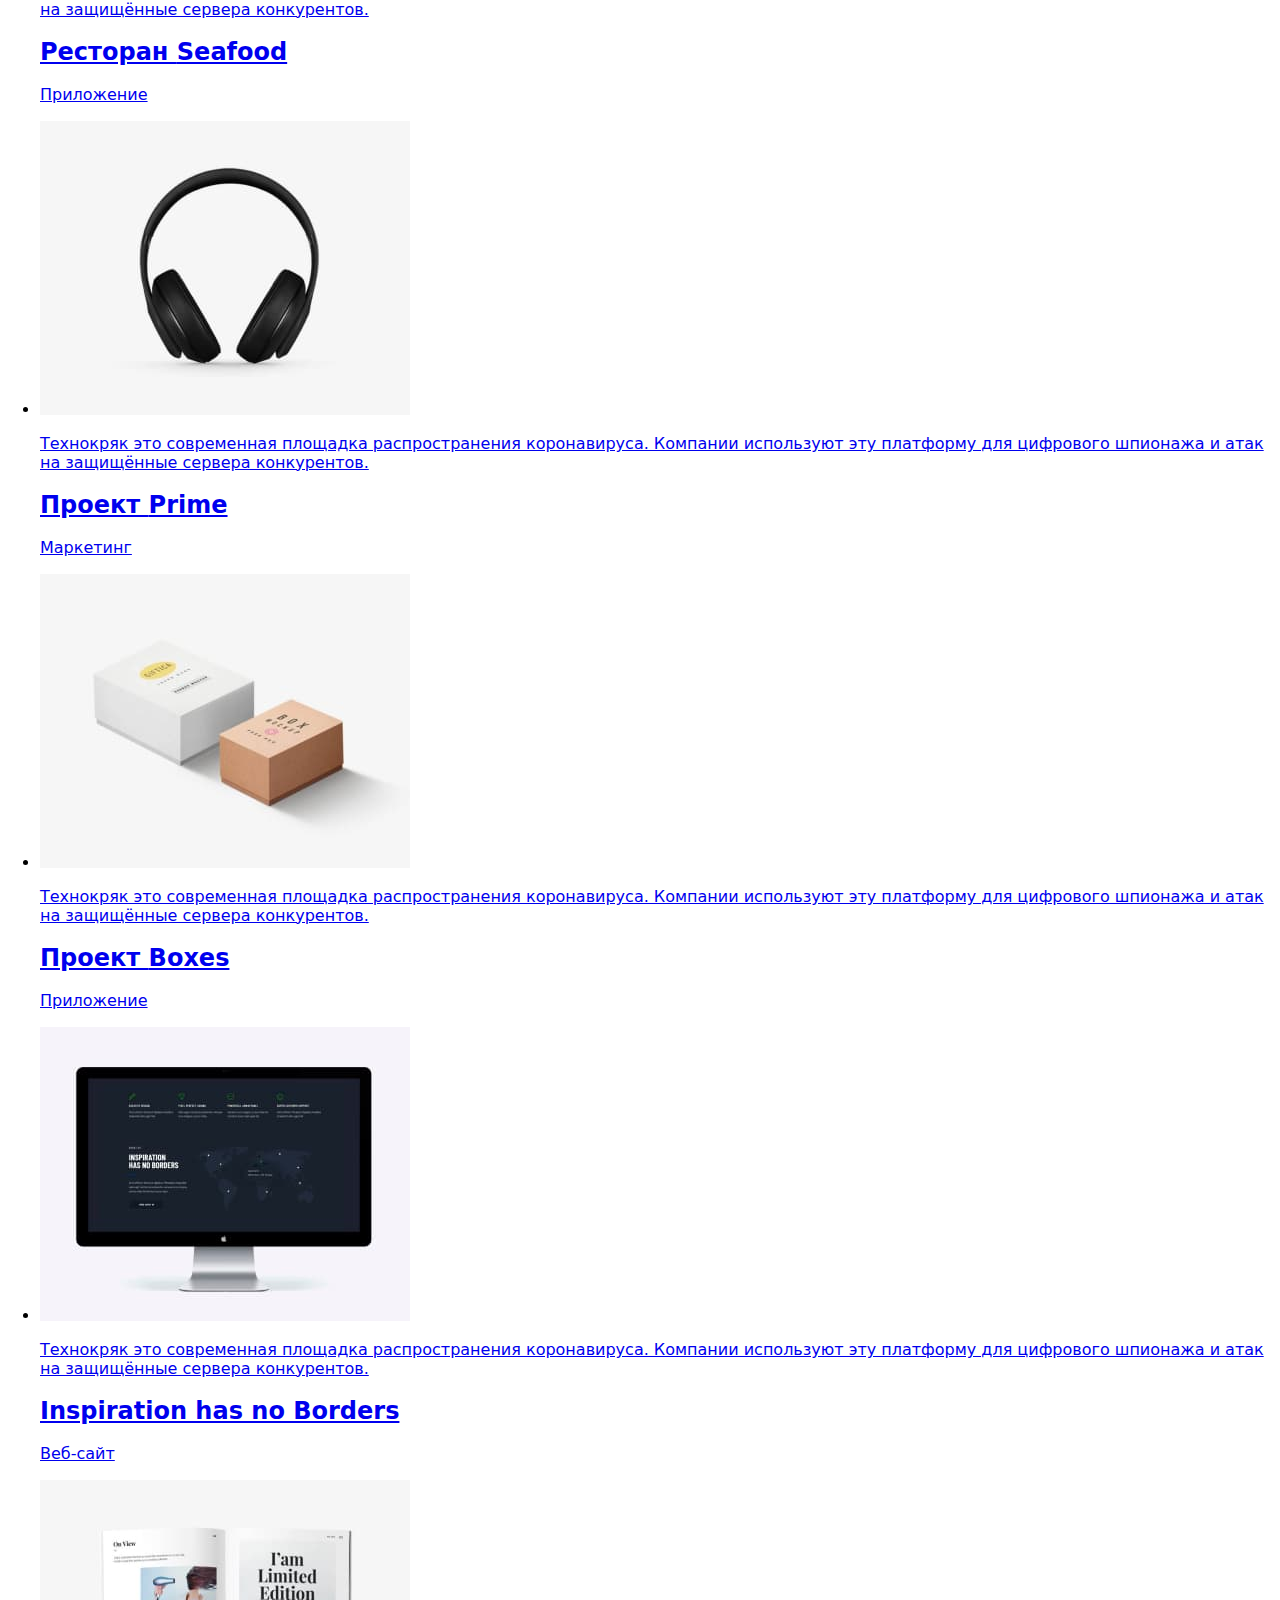
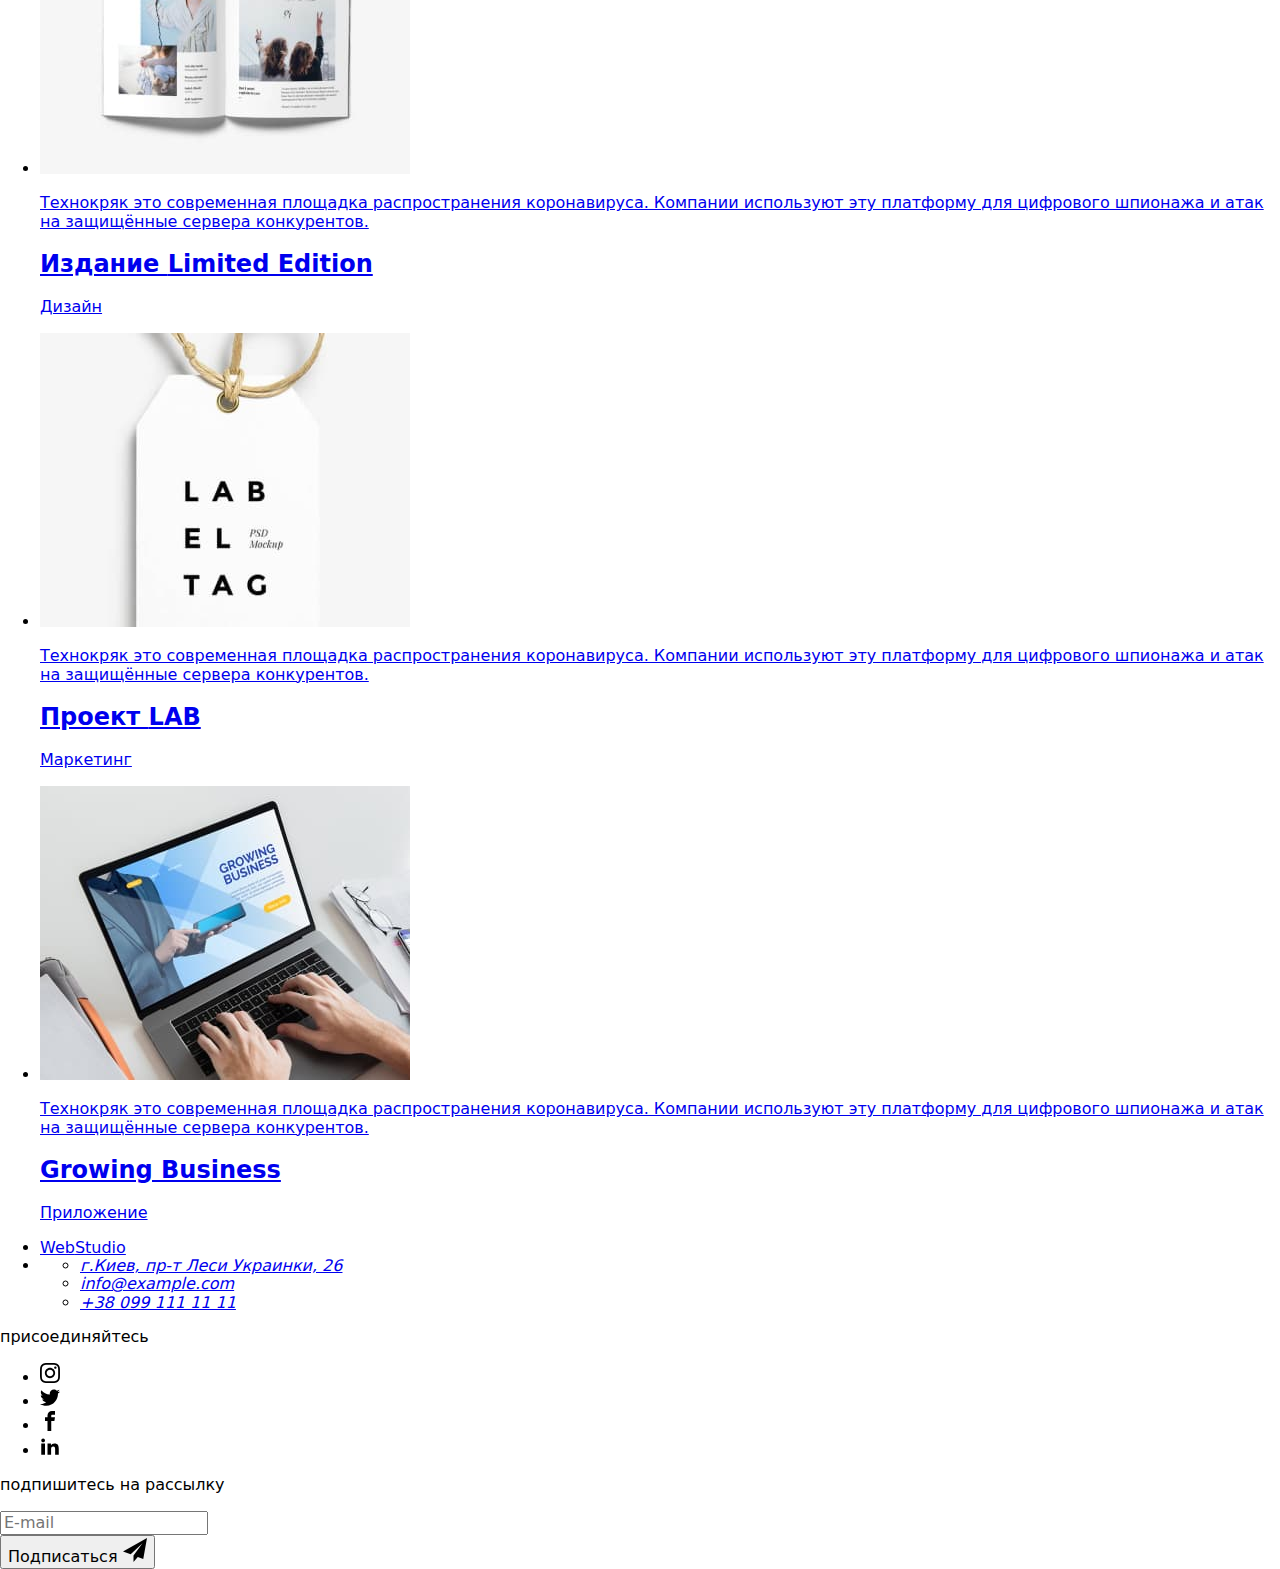
==== commit c0b937d8: "Add files via upload" ====
--- a/portfolio.html
+++ b/portfolio.html
@@ -11,8 +11,8 @@
     <link href="https://fonts.googleapis.com/css2?family=Raleway:wght@700&family=Roboto:wght@400;500;700;900&display=swap"
         rel="stylesheet">
         <link rel="stylesheet" href="https://cdnjs.cloudflare.com/ajax/libs/modern-normalize/1.0.0/modern-normalize.min.css" />
-    <link rel="stylesheet" href="./css/style.css">
-    <link rel="stylesheet" href="./css/main.css">
+        <link rel="stylesheet" href="./css/style.css">
+        <!-- <link rel="stylesheet" href="./css/main.min.css"> -->
 </head>
 <body>
     <header class="header">
@@ -205,31 +205,31 @@
                 </ul>
             </div>
             <div class="social-list list">
-                <p class="footer-social-name">присоединяйтесь</p>
-                <ul class="social-icon-list">
-                    <li class="member-social-icon">
-                        <a href="#" class="footer-social-link">
+                <p class="social-list__name">присоединяйтесь</p>
+                <ul class="social-list__icon">
+                    <li class="social-list__member-icon">
+                        <a href="#" class="social-list__link">
                             <svg class="social-icon" width="20" height="20">
                                 <use href="./img/icons.svg#icon-instagram"></use>
                             </svg>
                         </a>
                     </li>
-                    <li class="member-social-icon">
-                        <a href="#" class="footer-social-link">
+                    <li class="social-list__member-icon">
+                        <a href="#" class="social-list__link">
                             <svg class="social-icon" width="20" height="20">
                                 <use href="./img/icons.svg#icon-twitter"></use>
                             </svg>
                         </a>
                     </li>
-                    <li class="member-social-icon">
-                        <a href="#" class="footer-social-link">
+                    <li class="social-list__member-icon">
+                        <a href="#" class="social-list__link">
                             <svg class="social-icon" width="20" height="20">
                                 <use href="./img/icons.svg#icon-facebook"></use>
                             </svg>
                         </a>
                     </li>
-                    <li class="member-social-icon">
-                        <a href="#" class="footer-social-link">
+                    <li class="social-list__member-icon">
+                        <a href="#" class="social-list__link">
                             <svg class="social-icon" width="20" height="20">
                                 <use href="./img/icons.svg#icon-linkedin2"></use>
                             </svg>
@@ -238,7 +238,7 @@
                 </ul>
             </div>
             <div class="subscription-news">
-                <p class="footer-social-name">подпишитесь на рассылку</p>
+                <p class="social-list__name">подпишитесь на рассылку</p>
                 <form class="subscription-form">
                     <label class="footer-input-mail" for="user-mail"></label>
                     <div class="footer-mail">
--- a/css/main.min.css
+++ b/css/main.min.css
@@ -0,0 +1,2 @@
+p,h1,h2,h3,h4,h5,h6{margin:0}ul{margin:0;padding:0}img{display:block}body{background-color:white;font-family:"Roboto", sans-serif;color:#212121}.list{list-style:none}.header__logo-first,.logo{font-family:"Raleway", sans-serif;font-weight:700;font-size:26px;line-height:1.19;letter-spacing:0.03em}.modal-window__close-button,.modal-window__check-box,.modal-window__check-box span,.member__social-link,.features-list__icon,.work-pics__overlay-text,.clients__item_link{display:flex;align-items:center;justify-content:center}.social-list__link,.header-list__link::after{transition-duration:250ms;transition-property:background-color;transition-timing-function:cubic-bezier(0.4, 0, 0.2, 1)}.header-list__link,.footer-link__address,.footer-link__contacts-link{transition-duration:250ms;transition-property:color;transition-timing-function:cubic-bezier(0.4, 0, 0.2, 1)}.visually-hidden{position:absolute;clip:rect(0 0 0 0);width:1px;height:1px;margin:-1px}:root{--hero-btntxt-color: #ffffff;--hero-btnbkg-color: #2196f3;--button-color: #212121;--accent-color: #2196f3;--title-color: #212121;--text-color: #757575;--img-title-color: #212121;--team-background: #f5f4fa;--team-item-background: #ffffff;--border-item-color: #201212}.container{width:1200px;padding-left:15px;padding-right:15px;margin:0 auto}.section{padding-bottom:94px;padding-top:94px}.modal-backdrop{position:fixed;z-index:1;top:0;left:0;width:100%;height:100%;background-color:rgba(0,0,0,0.2);transition:opacity 500ms}.modal-backdrop.is-hidden{opacity:0;pointer-events:none}.modal-window{position:absolute;z-index:2;top:50%;left:50%;transform:translate(-50%, -50%);width:528px;height:581px;background:#ffffff;padding:40px;box-shadow:0px 1px 3px rgba(0,0,0,0.12),0px 1px 1px rgba(0,0,0,0.14),0px 2px 1px rgba(0,0,0,0.2);border-radius:4px}.modal-window__name{font-weight:700;font-size:20px;line-height:23px;text-align:center;letter-spacing:0.03em;color:var(--title-color);margin-bottom:12px}.modal-window__close-button{position:absolute;top:8px;right:8px;width:30px;height:30px;border-radius:50%;background:#ffffff;border:1px solid rgba(0,0,0,0.1)}.modal-window__close-button:hover,.modal-window__close-button:focus{color:var(--accent-color);outline:none}.modal-window__close-icon{fill:currentColor}.modal-window__input-icon{position:relative}.modal-window__input-title{font-size:12px;line-height:calc(14 / 12);letter-spacing:0.01em;color:var(--text-color);display:block;margin-bottom:4px}.modal-window__input{width:100%;height:40px;outline:none;padding:11px 12px;border:1px solid rgba(33,33,33,0.2);border-radius:4px;padding-left:42px}.modal-window__input:focus,.modal-window__input:hover{border-color:var(--accent-color)}.modal-window__input:hover+.modal-window__line-icon,.modal-window__input:focus+.modal-window__line-icon{fill:var(--accent-color)}.modal-window__user-text{margin-bottom:20px}.modal-window__checkbox{margin-bottom:30px}.modal-window__input-line{margin-bottom:10px}.modal-window__line-icon{position:absolute;left:12px;top:50%;transform:translateY(-50%);fill:var(--img-title-color);color:var(--accent-color)}.modal-window__line-icon:focus{fill:currentColor}.modal-window__check-box{width:100%;height:24px;font-size:14px;line-height:1.71;letter-spacing:0.03em;color:var(--text-color)}.modal-window__check-box span{width:16px;height:15px;border:2px solid var(--border-item-color);border-radius:3px;margin-right:5px}.modal-window__check-box:focus,.modal-window__check-box:focus span{color:var(--accent-color);border-color:var(--accent-color)}.modal-window__check-box-second{font-size:14px;line-height:1.71;letter-spacing:0.03em;color:var(--accent-color);margin-left:5px}.modal-window__checkbox-icon{fill:transparent}.modal-window__check-form:checked+.modal-window__check-box>span{background-color:var(--accent-color);border:none}.modal-window__check-form:checked+.modal-window__check-box .modal-window__checkbox-icon{fill:var(--hero-btntxt-color)}.modal-window__check-form:focus+.modal-window__check-box>span,.modal-window__check-form:hover+.modal-window__check-box>span{border:3px solid var(--accent-color);border-radius:4px}.modal-window__comment{width:100%;height:120px;font-size:14px;line-height:1.14;letter-spacing:0.01em;color:rgba(117,117,117,0.5);border:1px solid rgba(33,33,33,0.2);padding:12px 16px;border-radius:4px;resize:none;outline:none}.modal-window__comment:focus,.modal-window__comment:hover{border-color:var(--accent-color)}.form-button{display:block;width:200px;height:50px;border-radius:4px;border-color:transparent;color:var(--hero-btntxt-color);background-color:var(--hero-btnbkg-color);box-shadow:0px 4px 4px rgba(0,0,0,0.15);margin:auto}.social-icon{fill:currentColor}.social-list__icon{list-style:none;display:flex;justify-content:center}.member__social-link{width:44px;height:44px;border-radius:50%;color:#afb1b8;transition-duration:250ms;transition-property:background-color, color;transition-timing-function:cubic-bezier(0.4, 0, 0.2, 1)}.member__social-link:hover,.member__social-link:focus{color:#ffffff;background-color:var(--accent-color)}.social-list{margin-left:75px}.social-list__name{font-weight:700;font-size:14px;line-height:calc(16 / 14);letter-spacing:0.03em;text-transform:uppercase;color:#ffffff;margin-bottom:20px}.social-list__link{width:44px;height:44px;border-radius:50%;background-color:rgba(255,255,255,0.1);display:flex;align-items:center;justify-content:center;color:#ffffff}.social-list__link:hover,.social-list__link:focus{background-color:var(--accent-color)}.social-list__link:hover .social-icon,.social-list__link:focus .social-icon{fill:#ffffff}.social-list__member-icon+.social-list__member-icon{margin-left:10px}.subscription-news{margin-left:auto}.subscription-form{display:flex;align-items:baseline}.submit-button{font-weight:700;padding-left:28px;display:flex;align-items:center}.footer-submit-button{position:relative;margin-left:12px}.footer-input{width:358px;height:50px;outline:none;border:1px solid rgba(255,255,255,0.3);filter:drop-shadow(0px 4px 4px rgba(0,0,0,0.15));border-radius:4px;background-color:transparent;color:var(--hero-btntxt-color);padding:15px 16px}.submit-icon{margin-left:10px;fill:var(--hero-btntxt-color)}.header__logo-first{color:#2196f3}.logo{color:#000000;text-decoration:none}.button{padding:6px 22px;font-family:inherit;font-weight:500;font-size:16px;line-height:1.62;letter-spacing:0.03em;color:#212121;text-decoration:none;background-color:#f5f4fa;border-radius:4px;border:none;transition-duration:250ms;transition-property:background-color, color, box-shadow;transition-timing-function:cubic-bezier(0.4, 0, 0.2, 1)}.button:hover,.button:focus,.button-list .button.btn-current{background-color:var(--accent-color);color:#ffffff;box-shadow:0 5px 0 #f5f4fa}.sort-btn{cursor:pointer}.header{border-top:1px #ffffff;border-bottom:1px solid #ececec}.header__logo{padding:24px 0}.header__line{display:flex;align-items:center}.header-list__link{position:relative;display:block;padding-top:32px;padding-bottom:32px;font-size:14px;font-weight:500;line-height:1.14;letter-spacing:0.02em;color:var(--button-color);text-decoration:none}.header-list__link::after{content:"";display:block;position:absolute;width:100%;height:4px;border-radius:2px;bottom:-1px;left:0}.header-list__link:hover::after,.header-list__link:focus::after{background-color:var(--accent-color)}.current::after{position:absolute;content:"";width:100%;height:4px;border-radius:2px;bottom:-1px;left:0;background-color:var(--accent-color)}.header-list__link:hover,.header-list__link:focus,.header-contacts__link:hover,.header-contacts__link:focus{color:var(--accent-color)}.header-contacts__item:hover .header__icon{fill:var(--accent-color)}.header-list{display:flex}.header-list .header-list__item+.header-list__item{margin-left:50px}.header-list .header-list__link.current{color:var(--accent-color)}.navigation{margin-left:93px}.header-contacts__icon{margin-right:10px;fill:currentColor}.header-contacts{display:flex;margin-left:auto;align-items:center}.header-contacts .header-contacts__item+.header-contacts__item{margin-left:30px}.header-contacts__link{display:flex;align-items:center;font-weight:500;font-size:14px;line-height:1.14;letter-spacing:0.02em;color:var(--text-color);text-decoration:none;color:#757575}.header-contacts__mail,.header-contacts__tel{padding-top:32px;padding-bottom:32px}.hero{background-color:#2f303a;padding-top:200px;padding-bottom:200px;background-image:linear-gradient(rgba(47,48,58,0.4), rgba(47,48,58,0.4)),url(../img/hero-image.jpg);background-repeat:no-repeat;background-position:center;background-size:cover;max-width:1600px;margin:0 auto}.hero__name{font-weight:900;font-size:44px;line-height:1.36;text-align:center;letter-spacing:0.06em;text-transform:uppercase;color:#ffffff}.hero__btn{display:block;width:200px;height:50px;font-family:inherit;font-weight:700;font-size:16px;line-height:1.87;align-items:center;text-align:center;letter-spacing:0.06em;color:var(--hero-btntxt-color);background:var(--hero-btnbkg-color);margin:30px auto auto;border-radius:4px;border:none}.features{margin-top:0;padding-top:94px}.features-list{display:flex;flex-wrap:wrap}.features-list .features-list__item{width:270px}.features-list__icon{width:270px;height:120px;background-color:#f5f4fa;margin-bottom:30px}.features-list__item+.features-list__item{margin-left:30px}.features-list__name{font-weight:700;font-size:14px;line-height:1.14;letter-spacing:0.03em;text-transform:uppercase;color:var(--img-title-color);margin-bottom:10px}.features-list__text{font-size:14px;line-height:1.71;letter-spacing:0.03em;color:var(--text-color)}.work-pics{margin-top:0;padding-bottom:94px}.work-pics__title{margin-bottom:50px}.work-pics__list{display:flex;width:370px}.work-pics__item+.work-pics__item{margin-left:30px}.work-pics__overlay-pics{position:relative}.work-pics__overlay-text{font-weight:700;font-size:14px;line-height:16px;letter-spacing:0.03em;text-transform:uppercase;color:#ffffff;position:absolute;width:100%;height:70px;bottom:0;background:rgba(47,48,58,0.8)}.team{margin-top:0;background-color:var(--team-background);border-color:tomato}.container__member-list_title{margin-bottom:50px}.container__member-list{display:flex;margin-left:-30px}.section-title{font-weight:700;font-size:36px;line-height:1.16;text-align:center;letter-spacing:0.03em;color:var(--title-color)}.container__member{width:calc(100% / 4 - 30px);margin-left:30px;background-color:var(--team-item-background)}.container__member_undertitle{padding:30px 32px;box-shadow:0px 1px 3px rgba(0,0,0,0.12),0px 1px 1px rgba(0,0,0,0.14),0px 2px 1px rgba(0,0,0,0.2);border-radius:0px 0px 4px 4px}.container__member_name{font-weight:500;font-size:16px;line-height:calc(19 / 16);text-align:center;letter-spacing:0.03em;color:var(--img-title-color);margin-bottom:10px}.container__member_position{font-size:16px;line-height:calc(19 / 16);text-align:center;letter-spacing:0.03em;color:var(--text-color);margin-bottom:16px}.clients__list{display:flex}.clients__list-name{font-weight:700;font-size:36px;line-height:42px;text-align:center;letter-spacing:0.03em;color:var(--img-title-color);margin-bottom:50px}.clients__item+.clients__item{margin-left:30px}.clients__item_icon{fill:currentColor}.clients__item_link{color:#afb1b8;width:170px;height:92px;border:1px solid #afb1b8;border-radius:4px;cursor:pointer;transition-duration:250ms;transition-property:color, border-color;transition-timing-function:cubic-bezier(0.4, 0, 0.2, 1)}.clients__item_link:hover,.clients__item_link:focus{border-color:var(--accent-color);color:var(--accent-color)}.footer{padding-top:60px;padding-bottom:60px;background-color:#2f303a}.footer-list{display:flex;align-items:baseline}.footer-link{font-size:14px;line-height:1.71;color:rgba(255,255,255,0.6)}.footer-link__logo{font-family:Raleway;font-weight:700;font-size:26px;line-height:calc(31 / 26);letter-spacing:0.03em;color:#ffffff;text-decoration:none;display:block;margin-bottom:20px}.footer-link__address{font-size:14px;line-height:1.71;letter-spacing:0.03em;color:#ffffff;text-decoration:none}.footer-link__contacts{font-style:normal}.footer-link__contacts-list{text-decoration:none}.footer-link__contacts-list:not(:last-child){margin-bottom:10px}.footer-link__contacts-link{font-size:14px;line-height:1.71;color:rgba(255,255,255,0.6);text-decoration:none}.footer-link__contacts-link:hover,.footer-link__contacts-link:focus,.footer-link__address:hover,.footer-link__address:focus{color:var(--accent-color)}.container__button-list{display:flex;justify-content:center;margin-bottom:50px}.container__button-list .container__item-btn+.container__item-btn{margin-left:8px}.container__ourwork-img_title{font-weight:700;font-size:18px;line-height:2;letter-spacing:0.06em;color:var(--img-title-color)}.container__ourwork-img_description{font-size:16px;line-height:calc(30 / 16);letter-spacing:0.03em;color:var(--text-color)}.container__img-list{display:flex;flex-wrap:wrap;margin-left:-30px;margin-top:-30px}.container__item-list{width:calc(100% / 3 - 30px);margin-left:30px;margin-top:30px;transition-duration:250ms;transition-property:box-shadow;transition-timing-function:cubic-bezier(0.4, 0, 0.2, 1)}.container__item-list_link{text-decoration:none}.container__item-list:hover,.container__item-list:focus-within{box-shadow:5px 10px 10px rgba(0,0,0,0.12)}.container__item-list:hover .container__overlay-sort_text,.container__item-list:focus-within .container__overlay-sort_text{transform:translateY(0)}.container__border-bottom_text{border-bottom:1px solid #eeeeee;border-right:1px solid #eeeeee;border-left:1px solid #eeeeee;padding:20px 24px}.container__overlay-sort{position:relative;overflow:hidden}.container__overlay-sort_text{position:absolute;padding:63px 24px;width:100%;height:100%;left:0px;top:0px;font-size:18px;line-height:1.56;letter-spacing:0.03em;color:#ffffff;background:rgba(33,150,243,0.9);transform:translateY(101%);transition:transform 250ms cubic-bezier(0.4, 0, 0.2, 1)}
+/*# sourceMappingURL=main.min.css.map */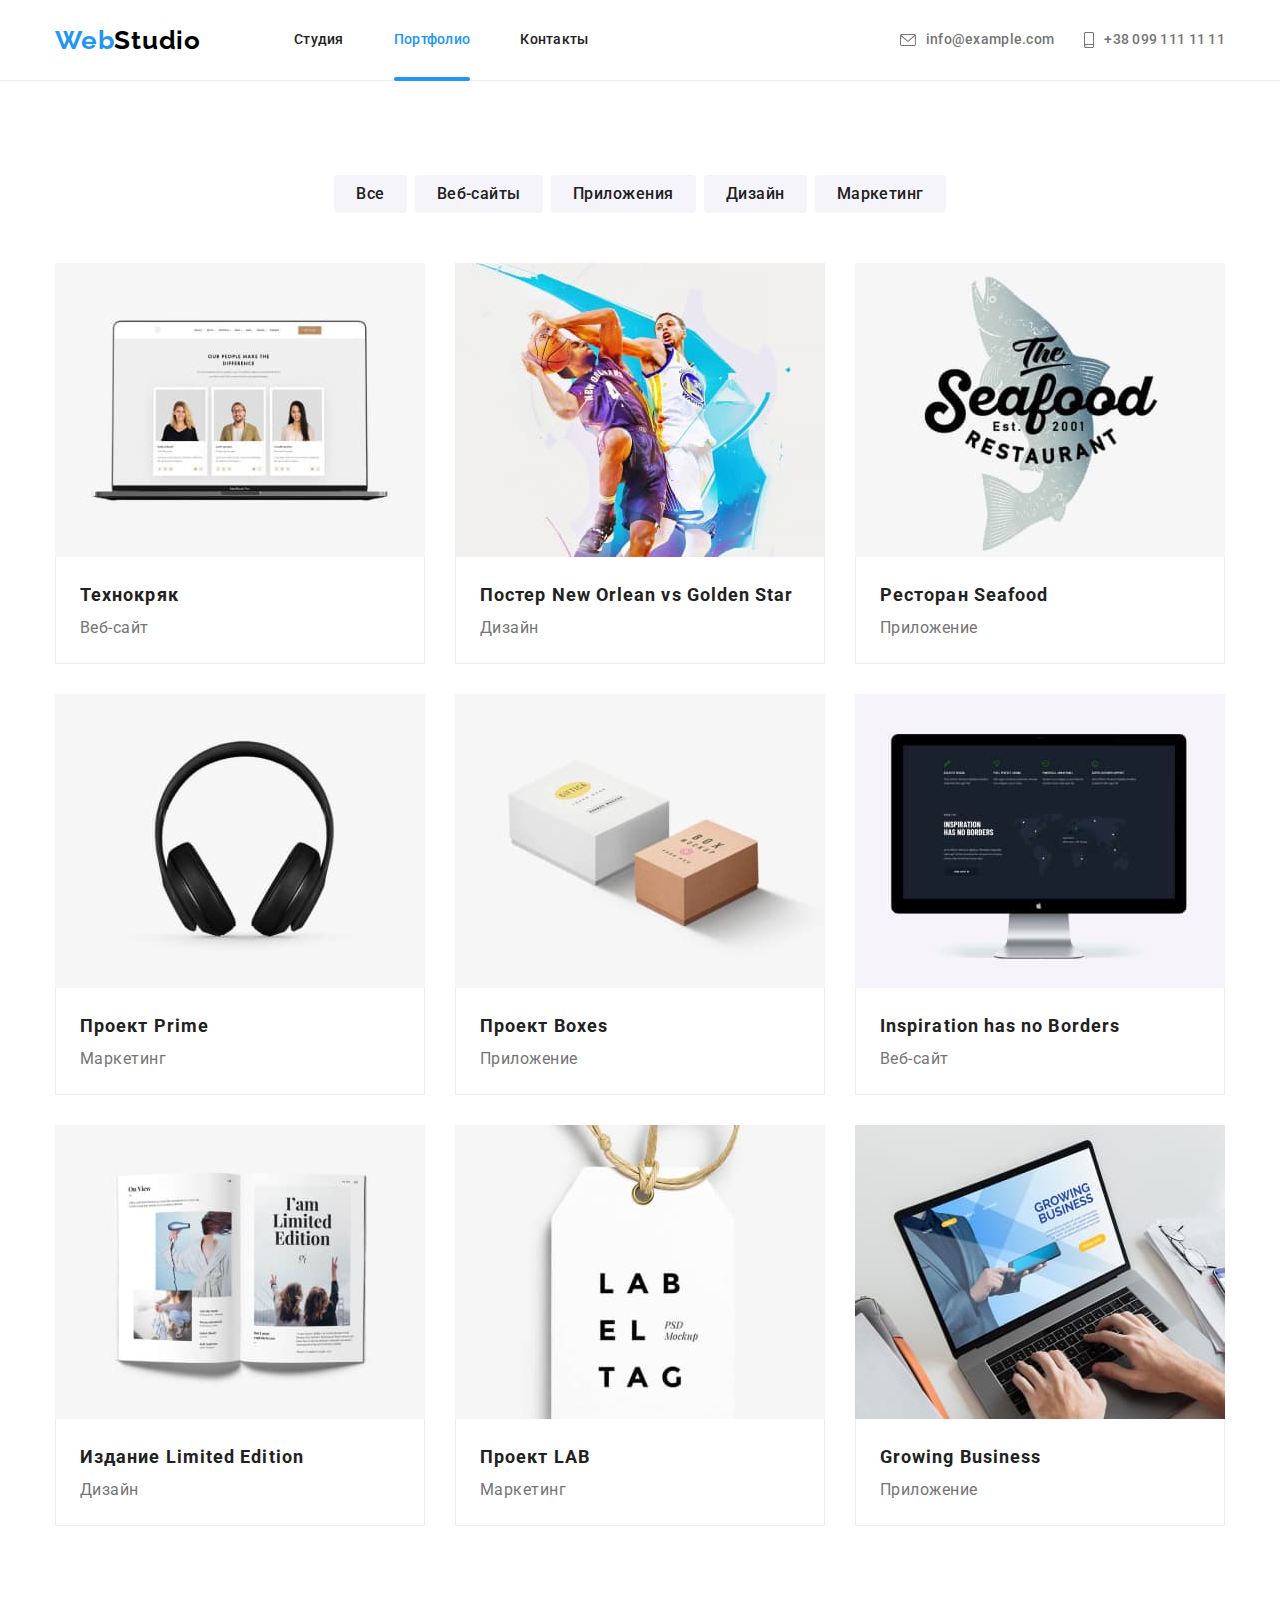
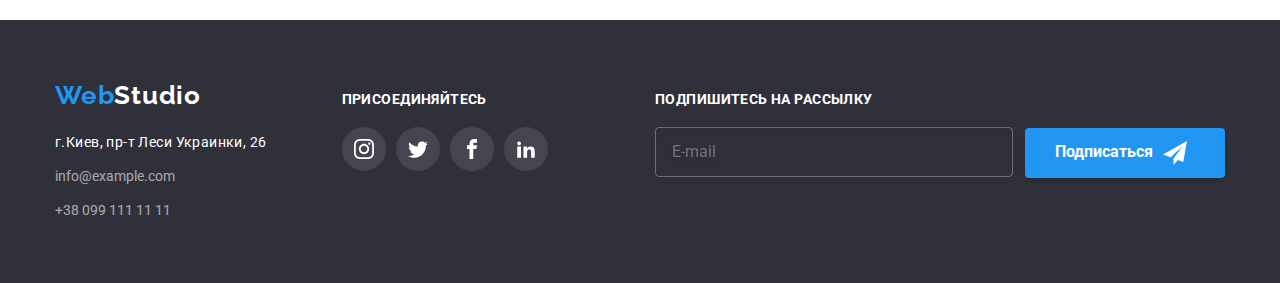
==== commit 40f72b99: "Add files via upload" ====
--- a/portfolio.html
+++ b/portfolio.html
@@ -11,8 +11,7 @@
     <link href="https://fonts.googleapis.com/css2?family=Raleway:wght@700&family=Roboto:wght@400;500;700;900&display=swap"
         rel="stylesheet">
         <link rel="stylesheet" href="https://cdnjs.cloudflare.com/ajax/libs/modern-normalize/1.0.0/modern-normalize.min.css" />
-        <link rel="stylesheet" href="./css/style.css">
-        <!-- <link rel="stylesheet" href="./css/main.min.css"> -->
+        <link rel="stylesheet" href="./css/main.min.css" />
 </head>
 <body>
     <header class="header">
